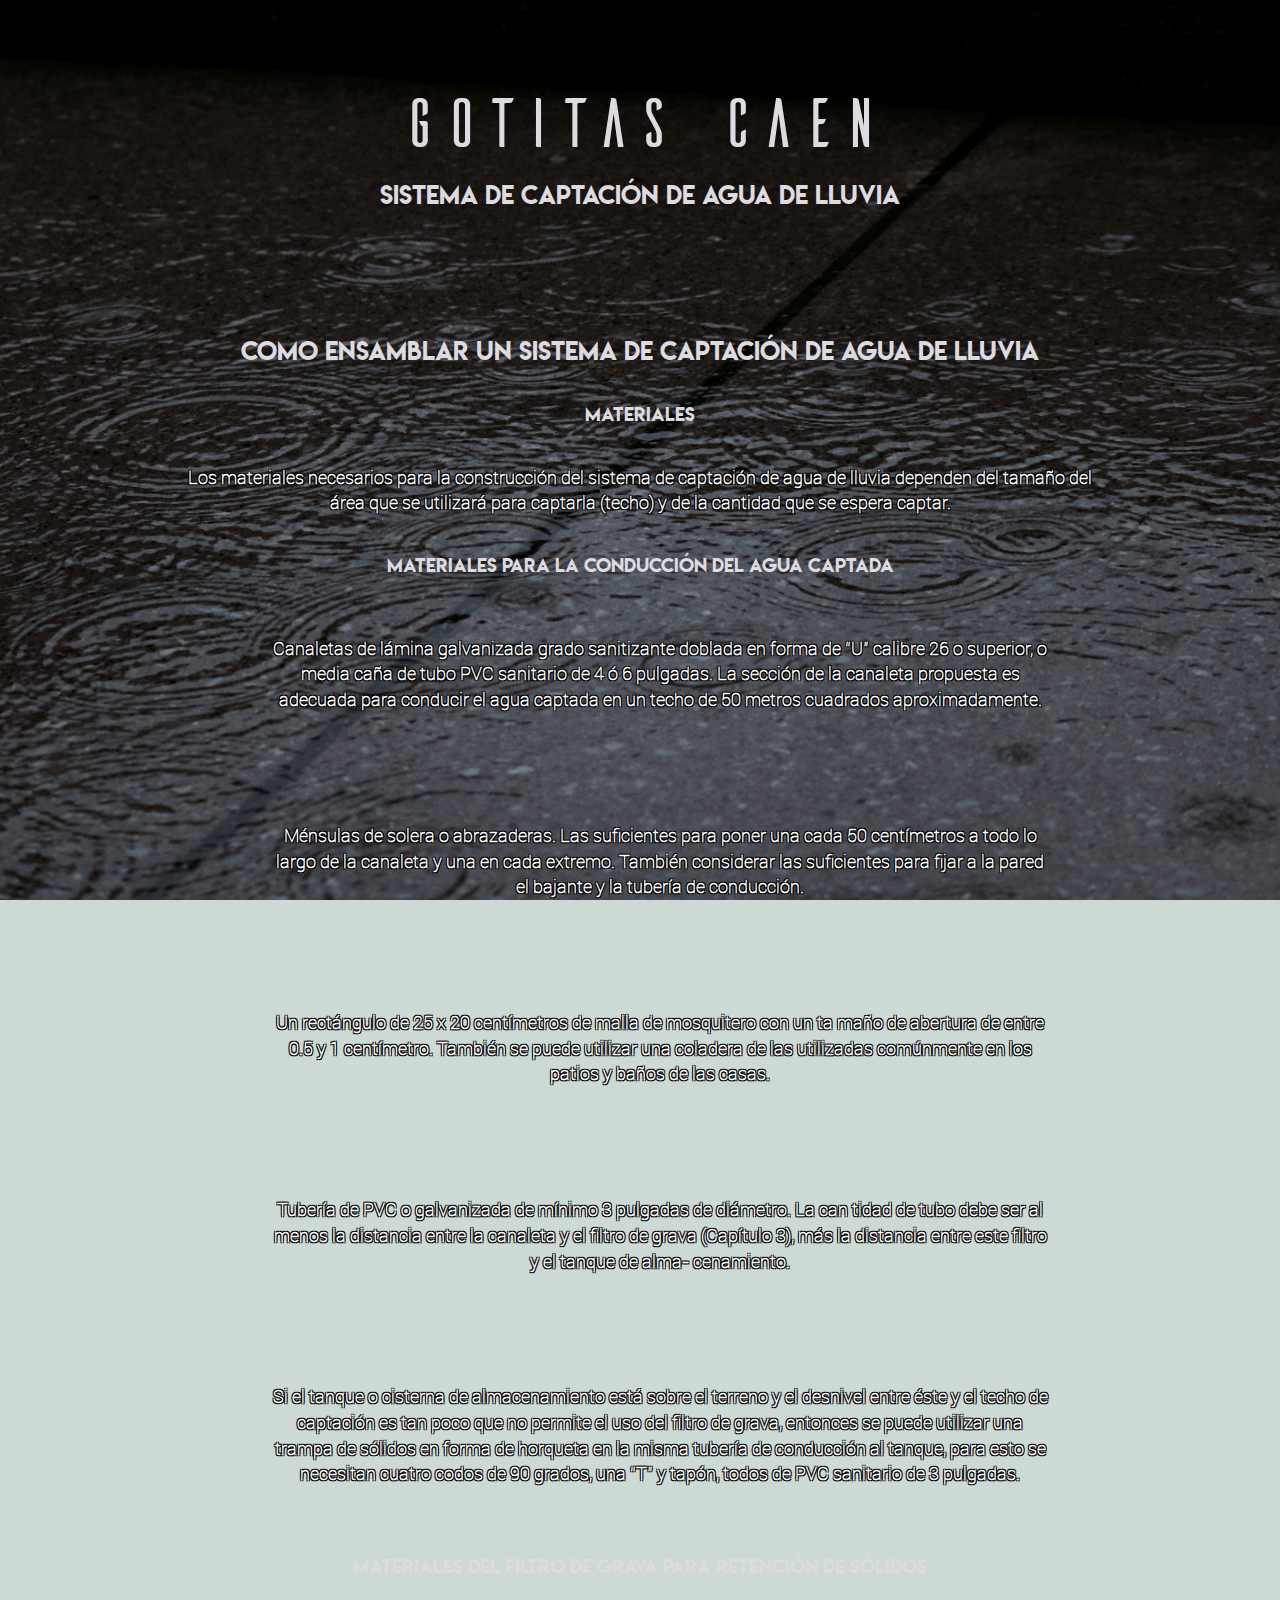
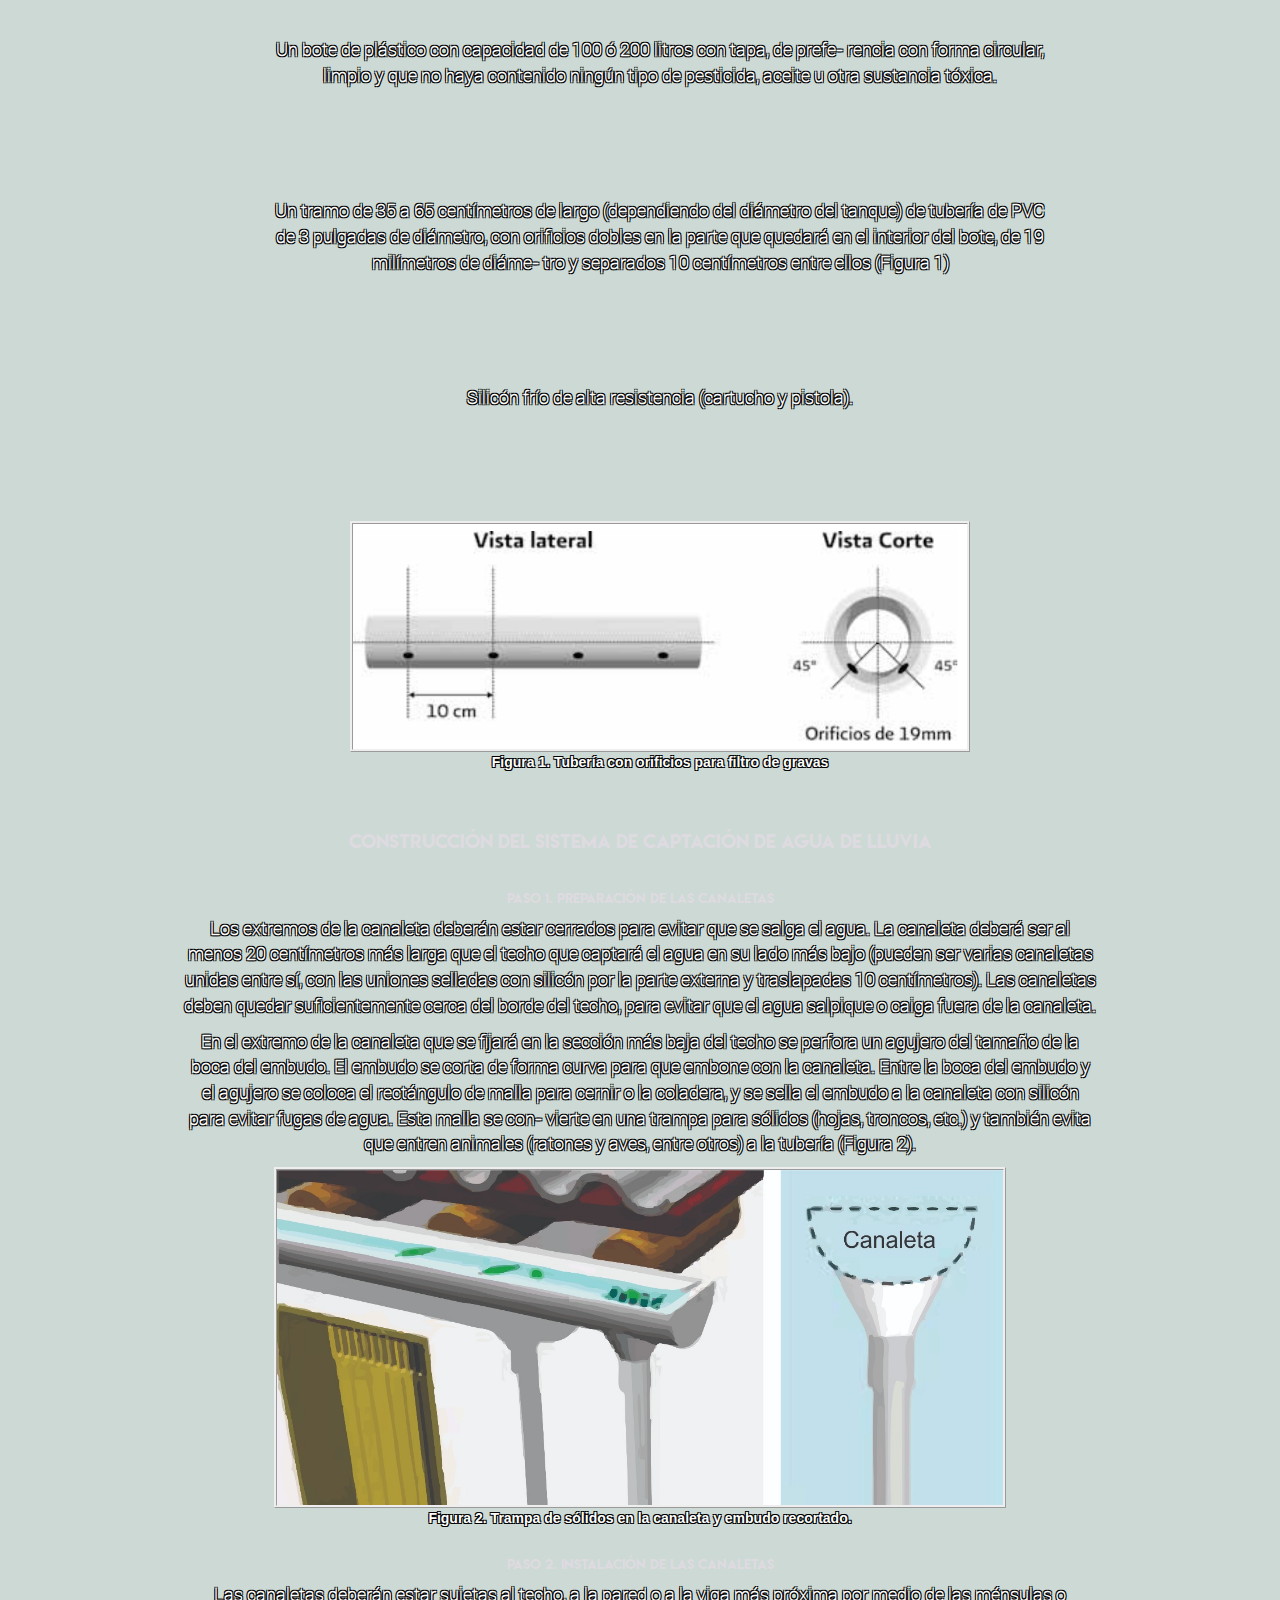
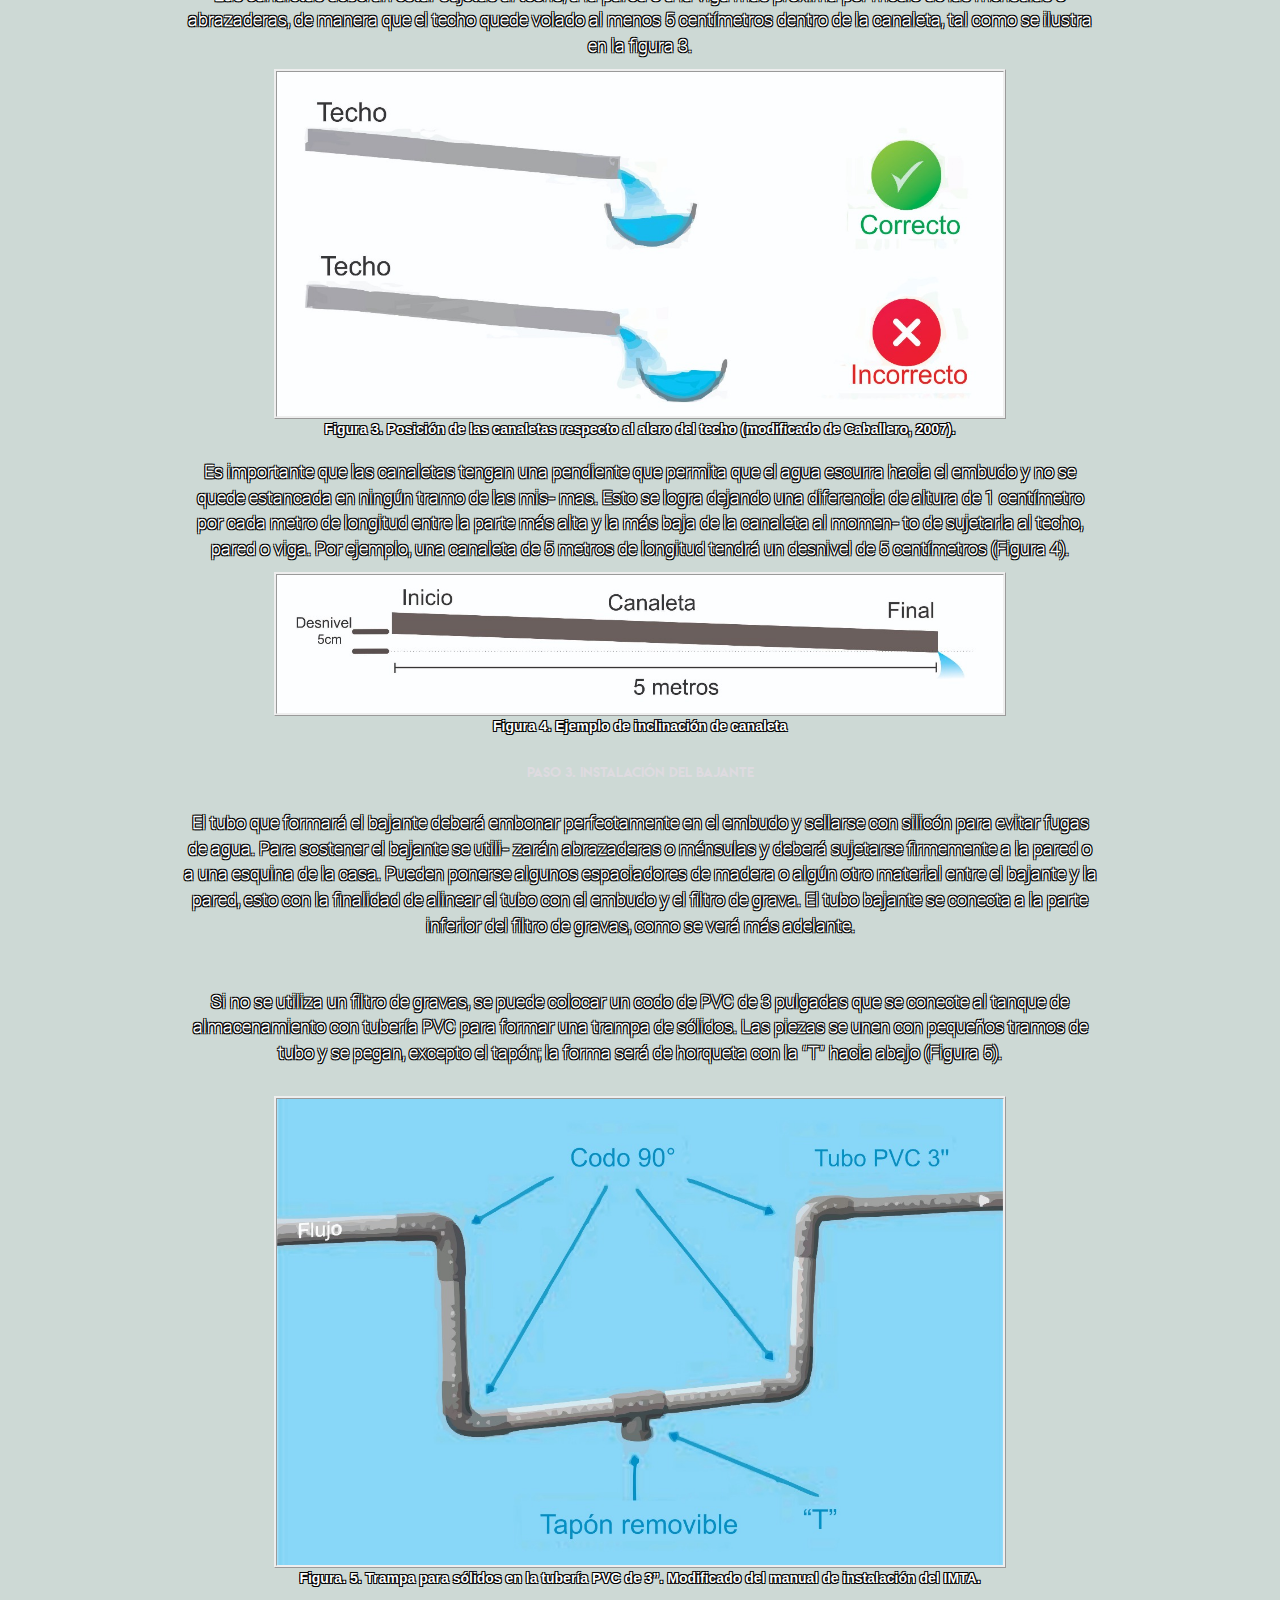
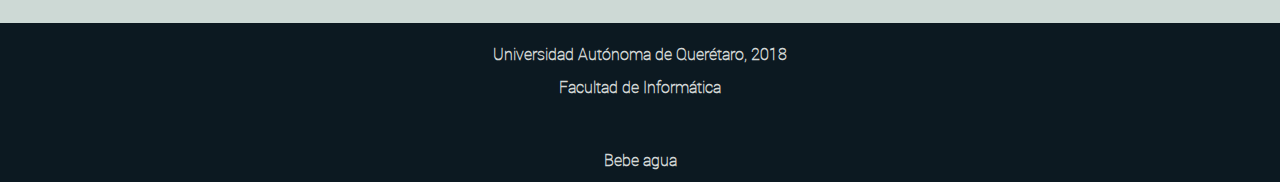
==== sistemaCaptacion.html @ fc19f200 "asd" ====
<!DOCTYPE html>
<html>
<!DOCTYPE html>
<html>

  <head>
    <title>Gotitas Caen</title>
    <meta charset="utf-8">

    <!--BOOTSTRAP-->
    <link rel="stylesheet" type="text/css" href="estilos3/bootstrap/css/bootstrap.css">
    <link href="estilos3/bootstrap/css/bootstrap.min.css" rel="stylesheet">

    <!--HOJAS DE ESTILOS-->
    <link href="estilos3/css/estilo_css.css" rel="stylesheet">
    <link href="estilos3/css/index_estilo_css.css" rel="stylesheet">

    <!--FUENTES-->
    <link rel="stylesheet" type="text/css" href="fuentes/ailerons/stylesheet.css">
    <link rel="stylesheet" type="text/css" href="fuentes/Roboto/stylesheet.css">
    <link rel="stylesheet" type="text/css" href="fuentes/LemonMilk/stylesheet.css">
    <style>
    .texto
    {
  color: white;
  text-shadow:
   -1px -1px 0 #000,  
    1px -1px 0 #000,
    -1px 1px 0 #000,
     1px 1px 0 #000;
     font-weight: bolder;
     
    }
    </style>
  </head>

  <body>
  	<body>

    <!--  -->
    

    <div class="container">
      <div class="row">


        <!-- Contenido Principal -->
        <div class="col-lg-1">
        </div>
        
        <div class="col-lg-10">
          <div class="panel-body" class="row">
            
            <h1 class="text-center">Gotitas Caen</h1>
			
            <h3 class="text-center">Sistema de Captación de agua de lluvia</h3><br>
            <br><br><br><br>
			
            <h3 class="text-center">Como ensamblar un sistema de captación de agua de lluvia</h3>
            <br>
            <h4 class="text-center" ">Materiales</h4>
            <br>
            <p>

           <!-- <p style="font-size: 20px" class="text-center">Quiero mi sistema de captación, YA!!</p> -->
            <p style="font-size: 18px" class="text-center texto" >Los materiales necesarios para la construcción 
              del sistema de captación de agua 
de lluvia dependen del tamaño del área que se utilizará para captarla (techo) y 
de la cantidad que se espera captar. </p>
              
<
      <!--Quiero mi sistema de captacion-->
      <h4 class="text-center">Materiales para la conducción del agua captada</h4>
      <p style="font-size: 18px" class="text-center texto"></p>
<ul>
    <li>
        <p style="font-size: 18px" class="text-center texto">
            Canaletas  de  lámina  galvanizada  grado  sanitizante  doblada  en  forma  de 
            “U”  calibre  26  o  superior,  o  media  caña  de  tubo  PVC  sanitario  de  4  ó  6 
            pulgadas.  La  sección  de  la  canaleta  propuesta  es  adecuada  para  conducir 
            el agua captada en un techo de 50 metros cuadrados aproximadamente. 
        </p>
        
      </p>
    </li>
    <li>
        <p style="font-size: 18px" class="text-center texto">
            Ménsulas de solera o abrazaderas. Las suficientes para poner una cada 50 
centímetros a todo lo largo de la canaleta y una en cada extremo. También 
considerar  las  suficientes  para  fijar  a  la  pared  el  bajante  y  la  tubería  de 
conducción.
        </p>
    </li>
    <li>
        <p style="font-size: 18px" class="text-center texto">
            Un rectángulo de 25 x 20 centímetros de malla de mosquitero con un ta
            maño de abertura de entre 0.5 y 1 centímetro. También se puede utilizar 
            una  coladera  de  las  utilizadas  comúnmente  en  los  patios  y  baños  de  las 
            casas.
        </p>
    </li>

    <li>
        <p style="font-size: 18px" class="text-center texto">
            Tubería de PVC o galvanizada de mínimo 3 pulgadas de diámetro. La can
            tidad de tubo debe ser al menos la distancia entre la canaleta y el filtro de 
            grava (Capítulo 3), más la distancia entre este filtro y el tanque de alma-
            cenamiento. 
        </p>
    </li>

    <li>
        <p style="font-size: 18px" class="text-center texto">
            Si el tanque o cisterna de almacenamiento está sobre el terreno y el desnivel entre éste y el techo de captación es tan poco que no permite el uso 
            del  filtro  de  grava,  entonces  se  puede  utilizar  una  trampa  de  sólidos  en 
            forma de horqueta en la misma tubería de conducción al tanque, para esto 
            se  necesitan  cuatro  codos  de  90  grados,  una  “T”  y  tapón,  todos  de  PVC 
            sanitario de 3 pulgadas.
        </p>
    </li>
  </ul>
    <h4 class="text-center">Materiales del filtro de grava para retención de sólidos</h4>
<ul>
    <li>
        <p style="font-size: 18px" class="text-center texto">
            Un bote de plástico con capacidad de 100 ó 200 litros con tapa, de prefe-
            rencia con forma circular, limpio y que no haya contenido ningún tipo de 
            pesticida, aceite u otra sustancia tóxica. 
        </p>
    </li>
    <li>
        <p style="font-size: 18px" class="text-center texto">
            Un tramo de 35 a 65 centímetros de largo (dependiendo del diámetro del 
            tanque) de tubería de PVC de 3 pulgadas de diámetro, con orificios dobles 
            en la parte que quedará en el interior del bote, de 19 milímetros de diáme-
            tro y separados 10 centímetros entre ellos (Figura 1)
        </p>
    </li>
    <li>
        <p style="font-size: 18px" class="text-center texto">
            Silicón frío de alta resistencia (cartucho y pistola).
        </p>
    </li>
    <li>
      <img src="imagenes/res0.PNG" width="80%" style="border: ridge" >
      <figcaption class="text-center texto" style="font-size: 14px">Figura 1. Tubería con orificios para filtro de gravas</figcaption>
    </li>
</ul>

<h4 class="text-center">Construcción del sistema de captación de agua de 
    lluvia</h4>
    <br>
    <h4 class="text-center" style="font-size: 90%">Paso 1. 
        Preparación de las canaletas</h4>
        <p style="font-size: 18px" class="text-center texto">
            Los extremos de la canaleta deberán estar cerrados para evitar que se salga el 
            agua. La canaleta deberá ser al menos 20 centímetros más larga que el techo 
            que  captará  el  agua  en  su  lado  más  bajo  (pueden  ser  varias  canaletas  unidas 
            entre sí, con las uniones selladas con silicón por la parte externa y traslapadas 
10 centímetros). Las canaletas deben quedar suficientemente cerca del borde 
del techo, para evitar que el agua salpique o caiga fuera de la canaleta.
        </p>
        <p style="font-size: 18px" class="text-center texto">
            En el extremo de la canaleta que se fijará en la sección más baja del techo se 
            perfora un  agujero del tamaño de la boca del embudo. El embudo se corta de 
            forma curva para que embone con la canaleta. Entre la boca del embudo y el 
            agujero se coloca el rectángulo de malla para cernir o la coladera, y se sella el 
            embudo a la canaleta con silicón para evitar fugas de agua. Esta malla se con-
            vierte  en  una  trampa  para  sólidos  (hojas,  troncos,  etc.)  y  también  evita  que 
            entren animales (ratones y aves, entre otros) a la tubería (Figura 2).
        </p>
        <img src="imagenes/res1.jpeg" width="80%" style="border: ridge" >
      <figcaption class="text-center texto" style="font-size: 14px">Figura 2. Trampa de sólidos en la canaleta y embudo recortado.</figcaption>
      <br>
      <h4 class="text-center" style="font-size: 90%">Paso 2.
          Instalación de las canaletas</h4>
          <p style="font-size: 18px" class="text-center texto">
              Las canaletas deberán estar sujetas al techo, a la pared o a la viga más próxima 
              por medio de las ménsulas o abrazaderas, de manera que el techo quede volado 
              al menos 5 centímetros dentro de la canaleta, tal como se ilustra en la figura 3.
          </p>
          <img src="imagenes/res2.jpeg" width="80%" style="border: ridge" >
      <figcaption class="text-center texto" style="font-size: 14px">Figura 3. Posición de las canaletas respecto al alero del techo (modificado de Caballero, 2007).</figcaption>
      <br><p style="font-size: 18px" class="text-center texto">
          Es importante que las canaletas tengan una pendiente que permita que el agua 
          escurra hacia el embudo y no se quede estancada en ningún tramo de las mis-
          mas. Esto se logra dejando una  diferencia de altura de 1 centímetro por cada 
          metro de longitud entre la parte más alta y la más baja de la canaleta al momen-
          to de sujetarla al techo, pared o viga. Por ejemplo, una canaleta de 5 metros de 
          longitud tendrá un desnivel de 5 centímetros (Figura 4).
      </p>

      <img src="imagenes/res3.jpeg" width="80%" style="border: ridge" >
      <figcaption class="text-center texto" style="font-size: 14px">Figura 4. Ejemplo de inclinación de canaleta</figcaption>
      <br>
      <h4 class="text-center" style="font-size: 90%">Paso 3. Instalación del bajante</h4>
      <br>
      <p style="font-size: 18px" class="text-center texto">
          El tubo que formará el bajante deberá embonar perfectamente en el embudo y 
          sellarse con silicón para evitar fugas de agua. Para sostener el bajante se utili-
          zarán abrazaderas o ménsulas y deberá sujetarse firmemente a la pared o a una 
          esquina  de  la  casa.  Pueden  ponerse  algunos  espaciadores  de  madera  o  algún 
          otro material entre el bajante y la pared, esto con la finalidad de alinear el tubo 
          con el embudo y el filtro de grava. El tubo bajante se conecta a la parte inferior 
          del filtro de gravas, como se verá más adelante.
      </p>
      <br><br>
      <p style="font-size: 18px" class="text-center texto">
          Si no se utiliza un filtro de gravas, se puede colocar un codo de PVC de 3
          pulgadas que se conecte al tanque de almacenamiento con tubería PVC para
          formar una trampa de sólidos. Las piezas se unen con pequeños tramos de
          tubo y se pegan, excepto el tapón; la forma será de horqueta con la “T” hacia
          abajo (Figura 5).
      </p>
      <br>
      <img src="imagenes/res4.jpeg" width="80%" style="border: ridge" >
      <figcaption class="text-center texto" style="font-size: 14px">Figura. 5. Trampa para sólidos en la tubería PVC de 3”. Modificado del manual de instalación del
IMTA.</figcaption>
      <br>
          </div>
        </div>
      </div>
    </div>


    <!-- Pie de página -->
    <footer style="background-color: #0C1921; border: 0px solid #0C1921">
      <div class="container">
        <br>
        <p class="text-center" style="color: #D3D7D6; font-size: 16px;">Universidad Autónoma de Querétaro, 2018</p>
        <p class="text-center" style="color: #D3D7D6; font-size: 16px;">Facultad de Informática</p>
        <br><br>
        <p class="text-center" style="color: #D3D7D6; font-size: 16px;">Bebe agua</p>

      </div>
    </footer>

    

  </body>
</html>
---- estilos3/css/estilo_css.css ----
/* Estilos aplicables a todos los elementos del proyecto */

body {
  padding-top: 0px;
}

@media (min-width: 992px) {
  body {
    padding-top: 0px;
  }
}

h1 {
	color: #dedbe0;
	font-family: 'aileronsregular';
	font-size: 70px;
}

h2, h3, h4 {
	font-family: 'lemonmilkregular';
	color: #dedbe0;
}

h2{
	font-size: 90px !important;
}

p, a{
	font-family: 'robotothin';
	color: white;
	font-weight: bold;
}

table {
	background-color: white;
}

li {
	list-style: none;
	font-size: 18px;
	padding: 50px;
}

img {
	display: block;
	margin-left: auto;
	margin-right: auto;
}

.btnCalc
{
	width: 100px !important;
	margin-left: calc(50% - 50px) !important;
}
---- estilos3/css/index_estilo_css.css ----
body {
	padding-top: 50px;
    background: url('../../imagenes/bg7.jpg') no-repeat center center fixed;
    -webkit-background-size: cover;
    -moz-background-size: cover;
    -o-background-size: cover;
    background-size: cover;
    background-color: #CDD9D5;
}

@media (min-width: 992px) {
  body {
  	padding-top: 50px;
    background: url('../../imagenes/bg7.jpg') no-repeat center center fixed;
    -webkit-background-size: cover;
    -moz-background-size: cover;
    -o-background-size: cover;
    background-size: cover;
    background-color: #CDD9D5;
  }
}

# barraNav {
	background-color: #3C633F; 
	border: 0px solid #3C633F;
}
---- fuentes/ailerons/stylesheet.css ----
/*! Generated by Font Squirrel (https://www.fontsquirrel.com) on December 10, 2017 */



@font-face {
    font-family: 'aileronsregular';
    src: url('ailerons-typeface-webfont.woff2') format('woff2'),
         url('ailerons-typeface-webfont.woff') format('woff');
    font-weight: normal;
    font-style: normal;

}
---- fuentes/Roboto/stylesheet.css ----
/*! Generated by Font Squirrel (https://www.fontsquirrel.com) on May 20, 2017 */



@font-face {
    font-family: 'robotothin';
    src: url('roboto-thin-webfont.woff2') format('woff2'),
         url('roboto-thin-webfont.woff') format('woff');
    font-weight: normal;
    font-style: normal;

}
---- fuentes/LemonMilk/stylesheet.css ----
/*! Generated by Font Squirrel (https://www.fontsquirrel.com) on December 10, 2017 */



@font-face {
    font-family: 'lemonmilkregular';
    src: url('lemonmilk-webfont.woff2') format('woff2'),
         url('lemonmilk-webfont.woff') format('woff');
    font-weight: normal;
    font-style: normal;

}
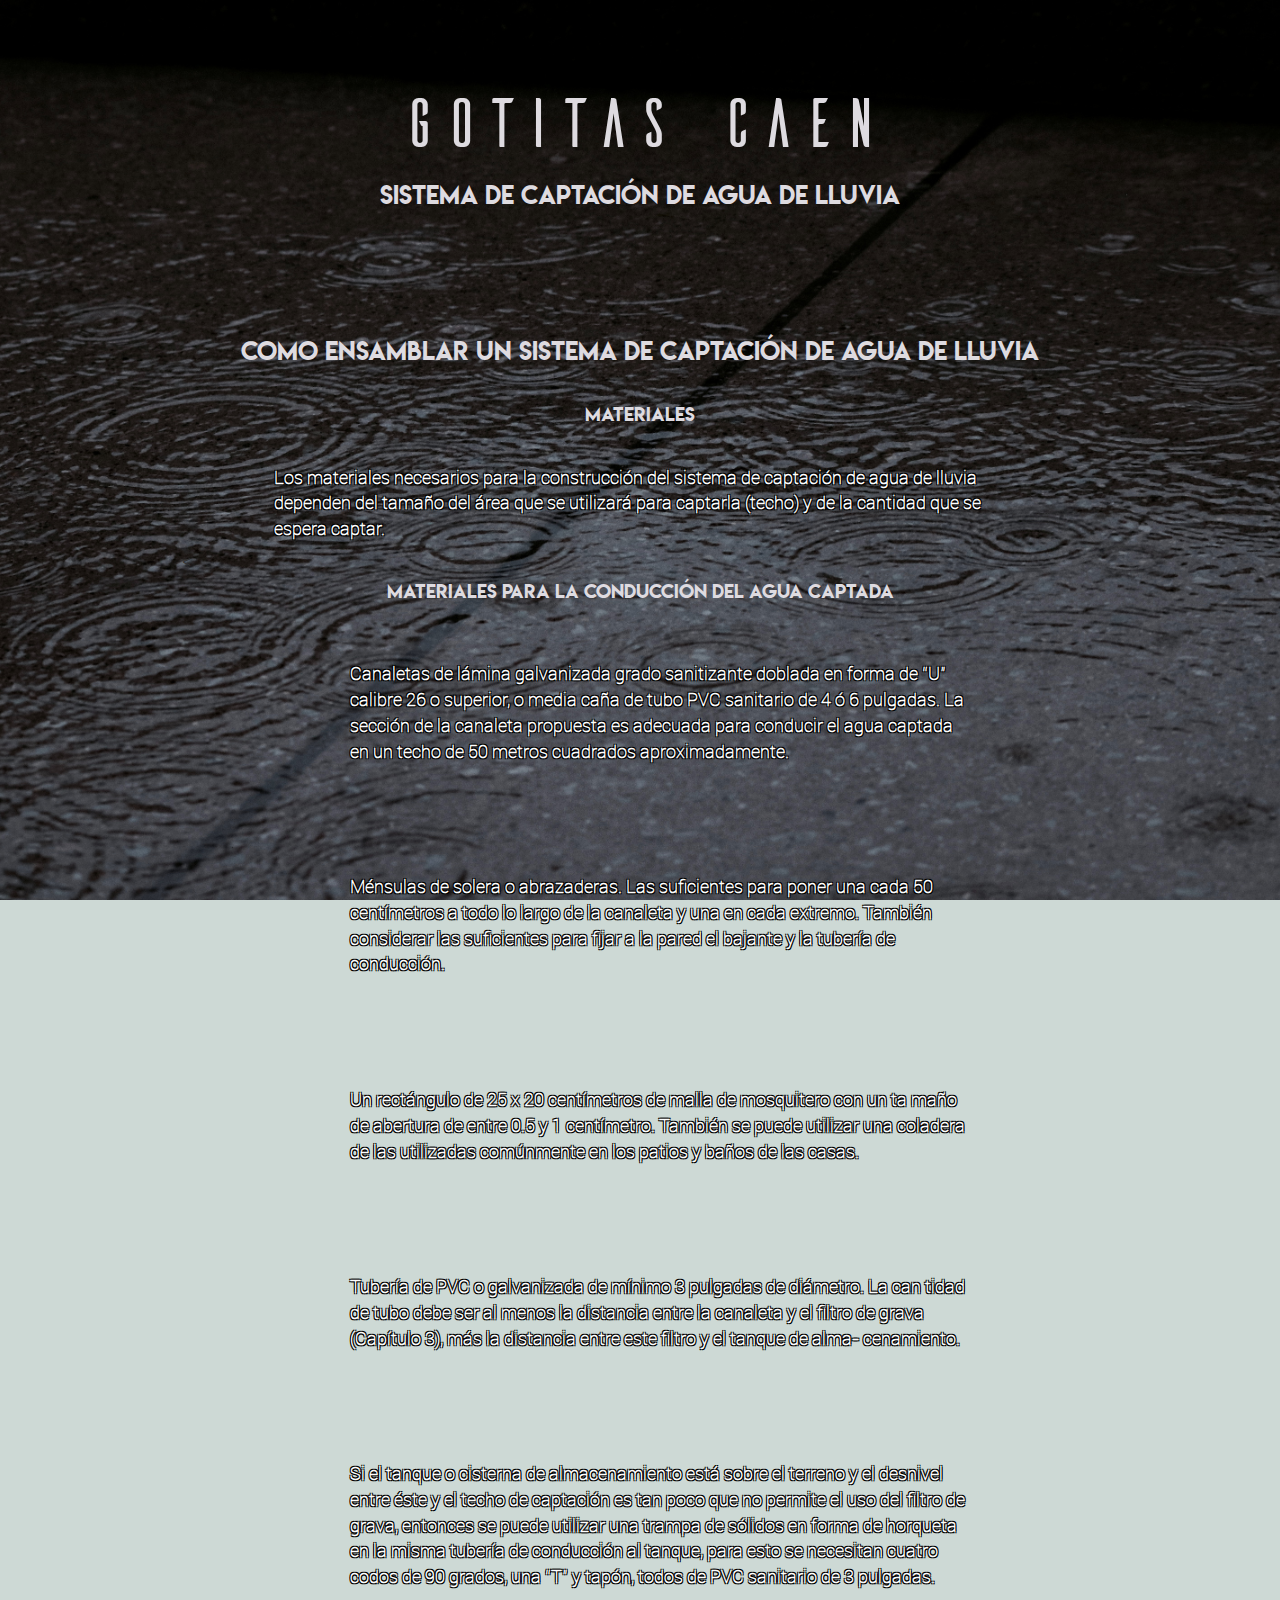
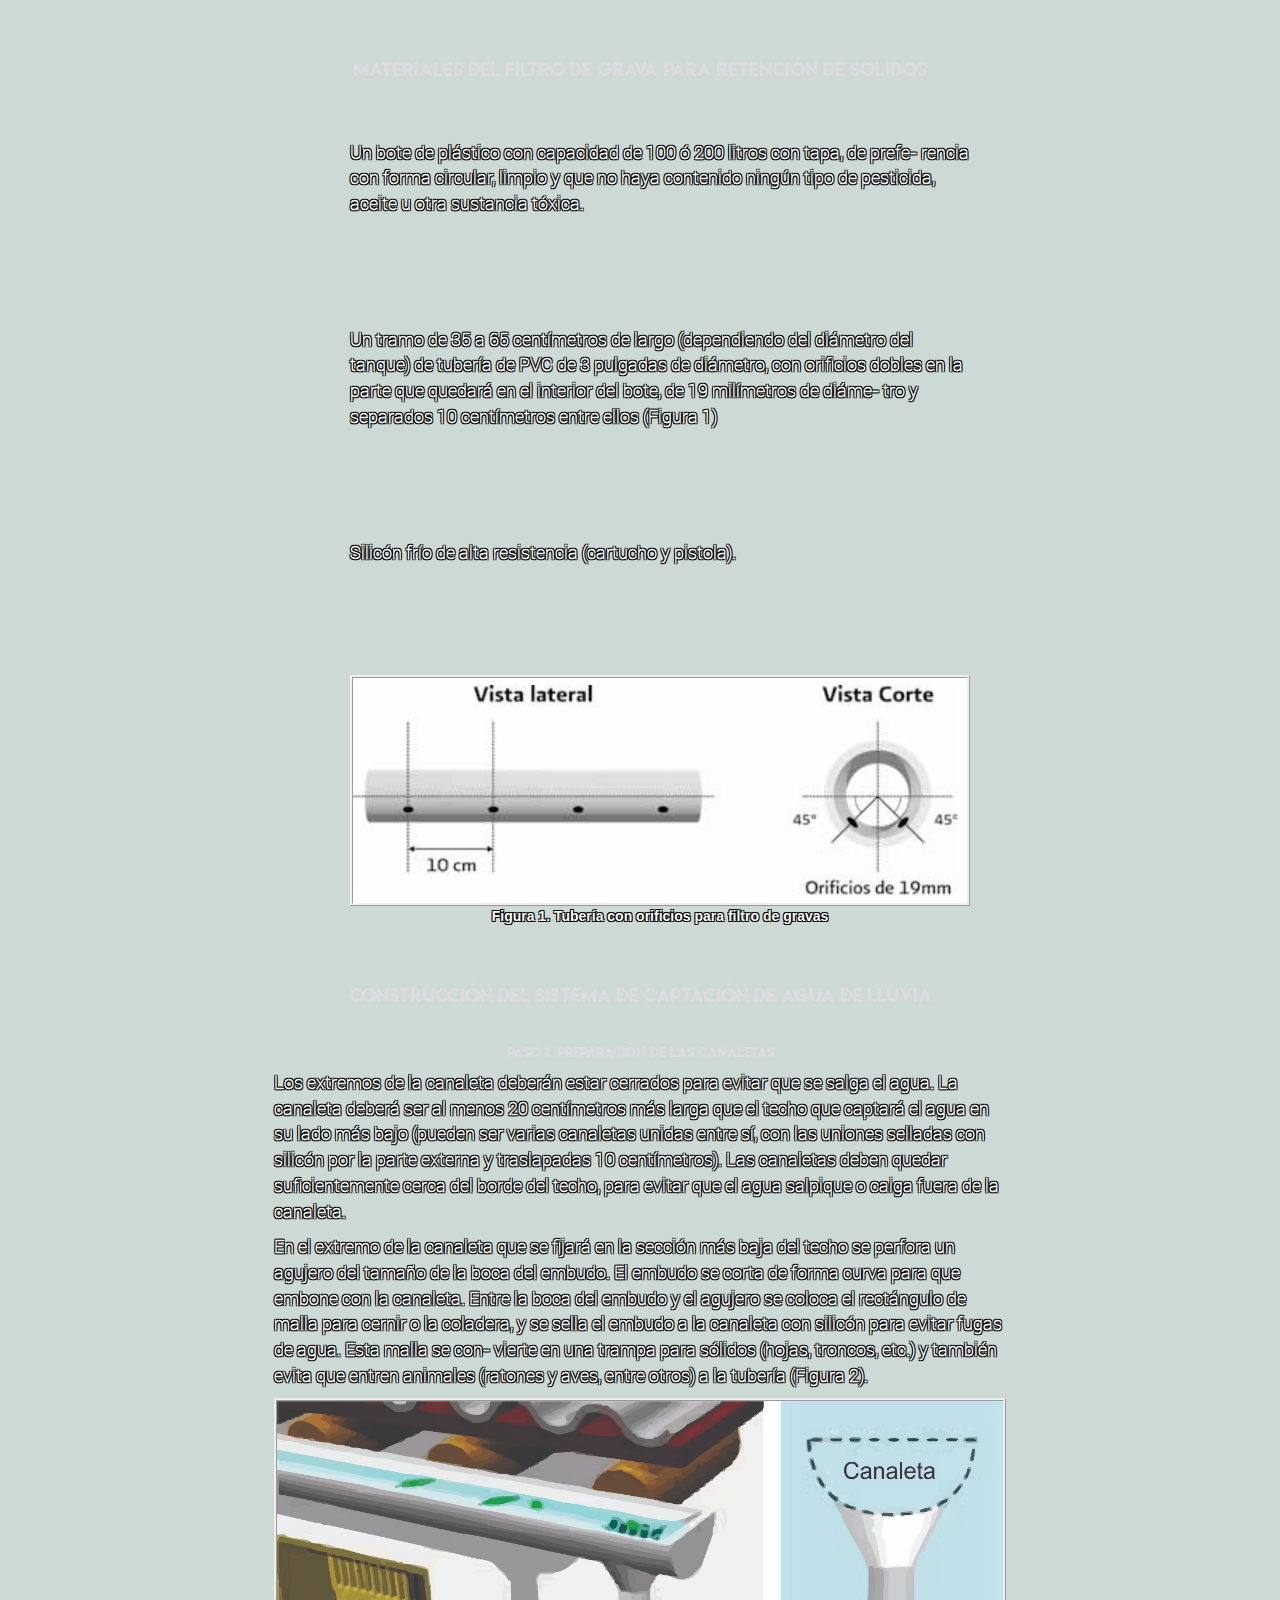
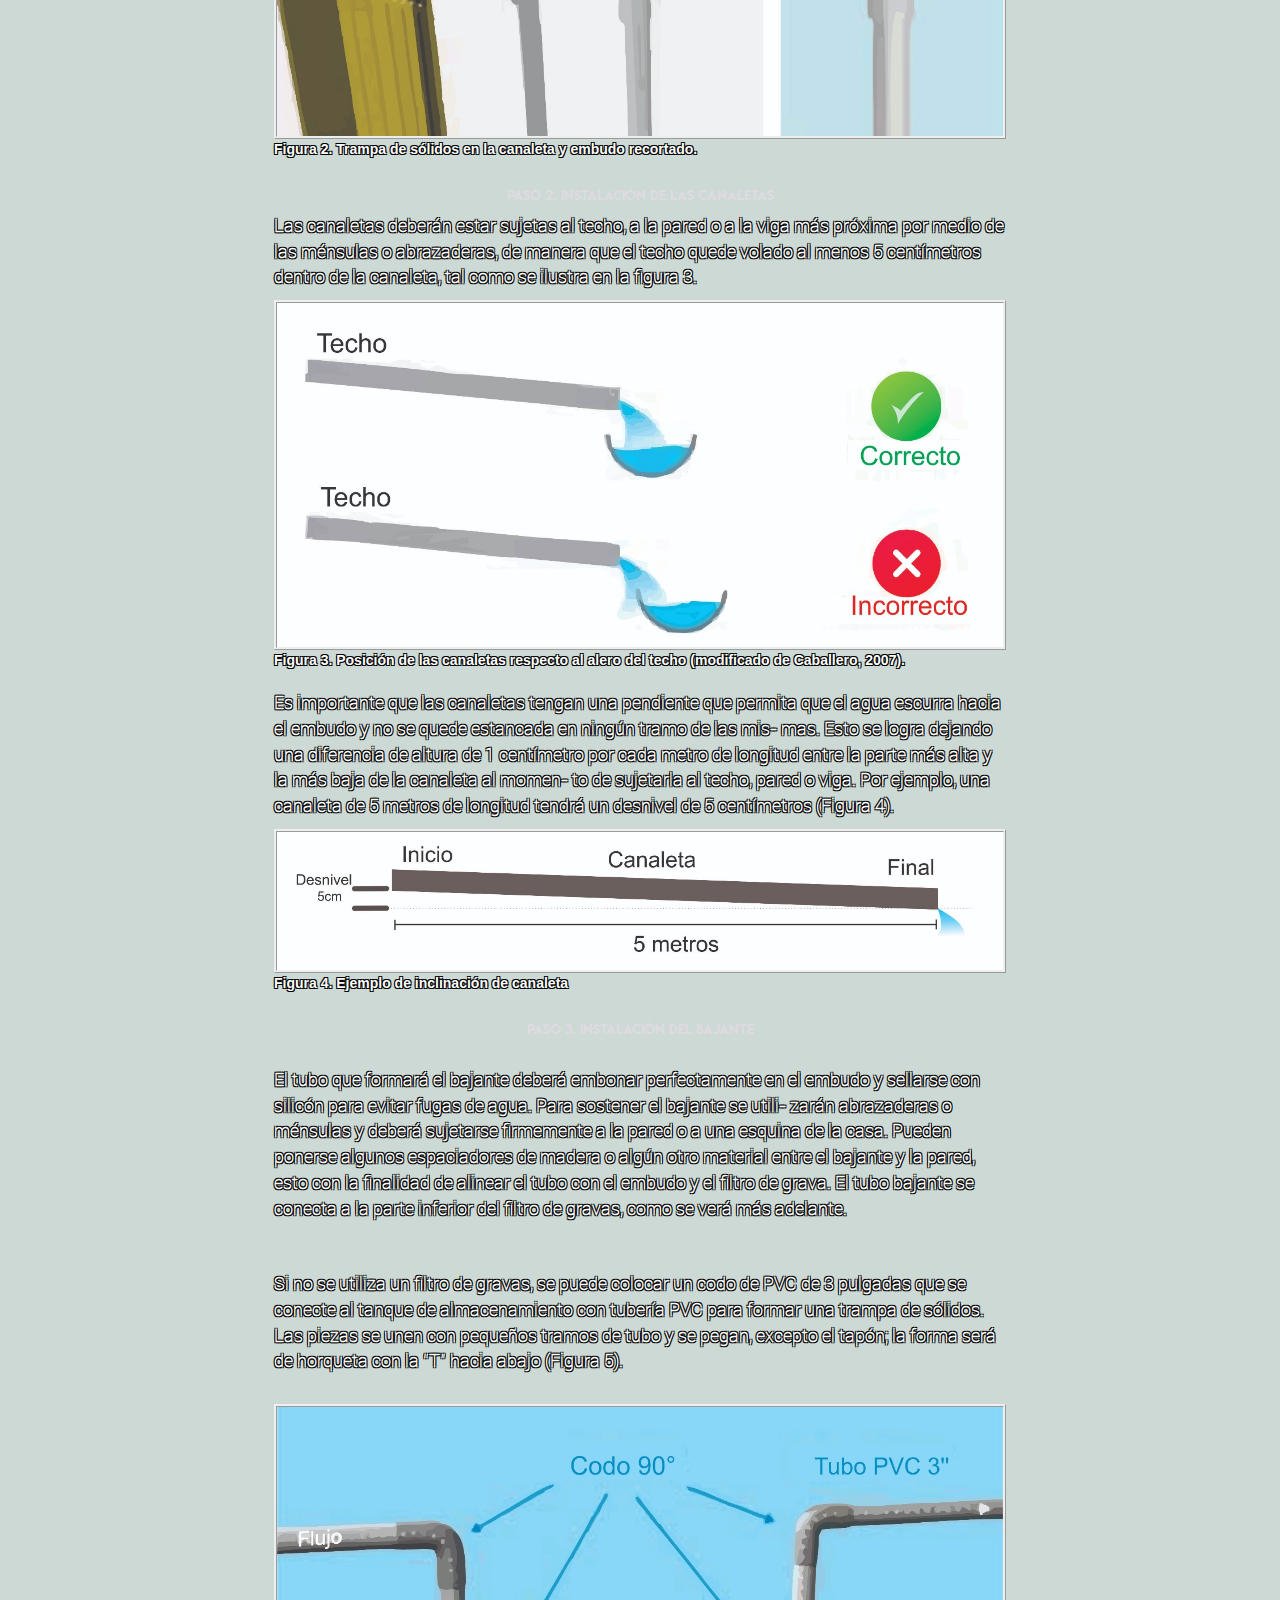
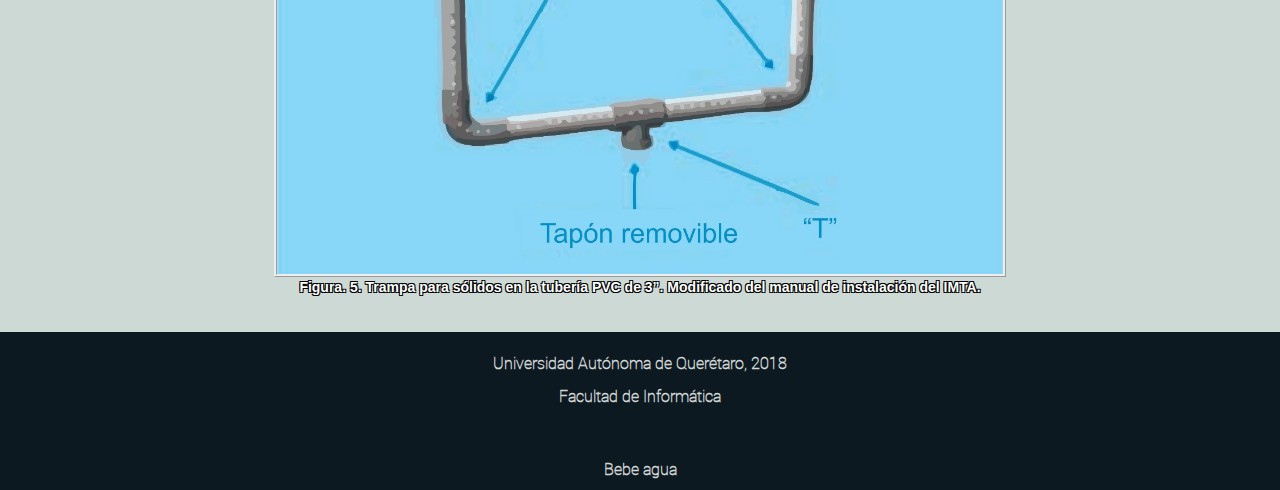
==== commit 62afefe9: "2" ====
--- a/sistemaCaptacion.html
+++ b/sistemaCaptacion.html
@@ -22,6 +22,8 @@
     <style>
     .texto
     {
+      width: 80%;
+      margin-left: 10%;
   color: white;
   text-shadow:
    -1px -1px 0 #000,  
@@ -63,18 +65,16 @@
             <p>
 
            <!-- <p style="font-size: 20px" class="text-center">Quiero mi sistema de captación, YA!!</p> -->
-            <p style="font-size: 18px" class="text-center texto" >Los materiales necesarios para la construcción 
-              del sistema de captación de agua 
-de lluvia dependen del tamaño del área que se utilizará para captarla (techo) y 
-de la cantidad que se espera captar. </p>
+            <p style="font-size: 18px" class=" texto" >Los materiales necesarios para la construcción 
+              del sistema de captación de agua de lluvia dependen del tamaño del área que se utilizará para captarla (techo) y de la cantidad que se espera captar. </p>
               
 <
       <!--Quiero mi sistema de captacion-->
       <h4 class="text-center">Materiales para la conducción del agua captada</h4>
-      <p style="font-size: 18px" class="text-center texto"></p>
+      <p style="font-size: 18px" class="texto"></p>
 <ul>
     <li>
-        <p style="font-size: 18px" class="text-center texto">
+        <p style="font-size: 18px" class="texto">
             Canaletas  de  lámina  galvanizada  grado  sanitizante  doblada  en  forma  de 
             “U”  calibre  26  o  superior,  o  media  caña  de  tubo  PVC  sanitario  de  4  ó  6 
             pulgadas.  La  sección  de  la  canaleta  propuesta  es  adecuada  para  conducir 
@@ -84,7 +84,7 @@
       </p>
     </li>
     <li>
-        <p style="font-size: 18px" class="text-center texto">
+        <p style="font-size: 18px" class="texto">
             Ménsulas de solera o abrazaderas. Las suficientes para poner una cada 50 
 centímetros a todo lo largo de la canaleta y una en cada extremo. También 
 considerar  las  suficientes  para  fijar  a  la  pared  el  bajante  y  la  tubería  de 
@@ -92,7 +92,7 @@
         </p>
     </li>
     <li>
-        <p style="font-size: 18px" class="text-center texto">
+        <p style="font-size: 18px" class="texto">
             Un rectángulo de 25 x 20 centímetros de malla de mosquitero con un ta
             maño de abertura de entre 0.5 y 1 centímetro. También se puede utilizar 
             una  coladera  de  las  utilizadas  comúnmente  en  los  patios  y  baños  de  las 
@@ -101,7 +101,7 @@
     </li>
 
     <li>
-        <p style="font-size: 18px" class="text-center texto">
+        <p style="font-size: 18px" class="texto">
             Tubería de PVC o galvanizada de mínimo 3 pulgadas de diámetro. La can
             tidad de tubo debe ser al menos la distancia entre la canaleta y el filtro de 
             grava (Capítulo 3), más la distancia entre este filtro y el tanque de alma-
@@ -110,7 +110,7 @@
     </li>
 
     <li>
-        <p style="font-size: 18px" class="text-center texto">
+        <p style="font-size: 18px" class="texto">
             Si el tanque o cisterna de almacenamiento está sobre el terreno y el desnivel entre éste y el techo de captación es tan poco que no permite el uso 
             del  filtro  de  grava,  entonces  se  puede  utilizar  una  trampa  de  sólidos  en 
             forma de horqueta en la misma tubería de conducción al tanque, para esto 
@@ -122,14 +122,14 @@
     <h4 class="text-center">Materiales del filtro de grava para retención de sólidos</h4>
 <ul>
     <li>
-        <p style="font-size: 18px" class="text-center texto">
+        <p style="font-size: 18px" class="texto">
             Un bote de plástico con capacidad de 100 ó 200 litros con tapa, de prefe-
             rencia con forma circular, limpio y que no haya contenido ningún tipo de 
             pesticida, aceite u otra sustancia tóxica. 
         </p>
     </li>
     <li>
-        <p style="font-size: 18px" class="text-center texto">
+        <p style="font-size: 18px" class="texto">
             Un tramo de 35 a 65 centímetros de largo (dependiendo del diámetro del 
             tanque) de tubería de PVC de 3 pulgadas de diámetro, con orificios dobles 
             en la parte que quedará en el interior del bote, de 19 milímetros de diáme-
@@ -137,7 +137,7 @@
         </p>
     </li>
     <li>
-        <p style="font-size: 18px" class="text-center texto">
+        <p style="font-size: 18px" class="texto">
             Silicón frío de alta resistencia (cartucho y pistola).
         </p>
     </li>
@@ -152,7 +152,7 @@
     <br>
     <h4 class="text-center" style="font-size: 90%">Paso 1. 
         Preparación de las canaletas</h4>
-        <p style="font-size: 18px" class="text-center texto">
+        <p style="font-size: 18px" class="texto">
             Los extremos de la canaleta deberán estar cerrados para evitar que se salga el 
             agua. La canaleta deberá ser al menos 20 centímetros más larga que el techo 
             que  captará  el  agua  en  su  lado  más  bajo  (pueden  ser  varias  canaletas  unidas 
@@ -160,7 +160,7 @@
 10 centímetros). Las canaletas deben quedar suficientemente cerca del borde 
 del techo, para evitar que el agua salpique o caiga fuera de la canaleta.
         </p>
-        <p style="font-size: 18px" class="text-center texto">
+        <p style="font-size: 18px" class="texto">
             En el extremo de la canaleta que se fijará en la sección más baja del techo se 
             perfora un  agujero del tamaño de la boca del embudo. El embudo se corta de 
             forma curva para que embone con la canaleta. Entre la boca del embudo y el 
@@ -170,18 +170,18 @@
             entren animales (ratones y aves, entre otros) a la tubería (Figura 2).
         </p>
         <img src="imagenes/res1.jpeg" width="80%" style="border: ridge" >
-      <figcaption class="text-center texto" style="font-size: 14px">Figura 2. Trampa de sólidos en la canaleta y embudo recortado.</figcaption>
+      <figcaption class="texto" style="font-size: 14px">Figura 2. Trampa de sólidos en la canaleta y embudo recortado.</figcaption>
       <br>
       <h4 class="text-center" style="font-size: 90%">Paso 2.
           Instalación de las canaletas</h4>
-          <p style="font-size: 18px" class="text-center texto">
+          <p style="font-size: 18px" class="texto">
               Las canaletas deberán estar sujetas al techo, a la pared o a la viga más próxima 
               por medio de las ménsulas o abrazaderas, de manera que el techo quede volado 
               al menos 5 centímetros dentro de la canaleta, tal como se ilustra en la figura 3.
           </p>
           <img src="imagenes/res2.jpeg" width="80%" style="border: ridge" >
-      <figcaption class="text-center texto" style="font-size: 14px">Figura 3. Posición de las canaletas respecto al alero del techo (modificado de Caballero, 2007).</figcaption>
-      <br><p style="font-size: 18px" class="text-center texto">
+      <figcaption class="texto" style="font-size: 14px">Figura 3. Posición de las canaletas respecto al alero del techo (modificado de Caballero, 2007).</figcaption>
+      <br><p style="font-size: 18px" class="texto">
           Es importante que las canaletas tengan una pendiente que permita que el agua 
           escurra hacia el embudo y no se quede estancada en ningún tramo de las mis-
           mas. Esto se logra dejando una  diferencia de altura de 1 centímetro por cada 
@@ -191,11 +191,11 @@
       </p>
 
       <img src="imagenes/res3.jpeg" width="80%" style="border: ridge" >
-      <figcaption class="text-center texto" style="font-size: 14px">Figura 4. Ejemplo de inclinación de canaleta</figcaption>
+      <figcaption class="texto" style="font-size: 14px">Figura 4. Ejemplo de inclinación de canaleta</figcaption>
       <br>
       <h4 class="text-center" style="font-size: 90%">Paso 3. Instalación del bajante</h4>
       <br>
-      <p style="font-size: 18px" class="text-center texto">
+      <p style="font-size: 18px" class="texto">
           El tubo que formará el bajante deberá embonar perfectamente en el embudo y 
           sellarse con silicón para evitar fugas de agua. Para sostener el bajante se utili-
           zarán abrazaderas o ménsulas y deberá sujetarse firmemente a la pared o a una 
@@ -205,7 +205,7 @@
           del filtro de gravas, como se verá más adelante.
       </p>
       <br><br>
-      <p style="font-size: 18px" class="text-center texto">
+      <p style="font-size: 18px" class="texto">
           Si no se utiliza un filtro de gravas, se puede colocar un codo de PVC de 3
           pulgadas que se conecte al tanque de almacenamiento con tubería PVC para
           formar una trampa de sólidos. Las piezas se unen con pequeños tramos de
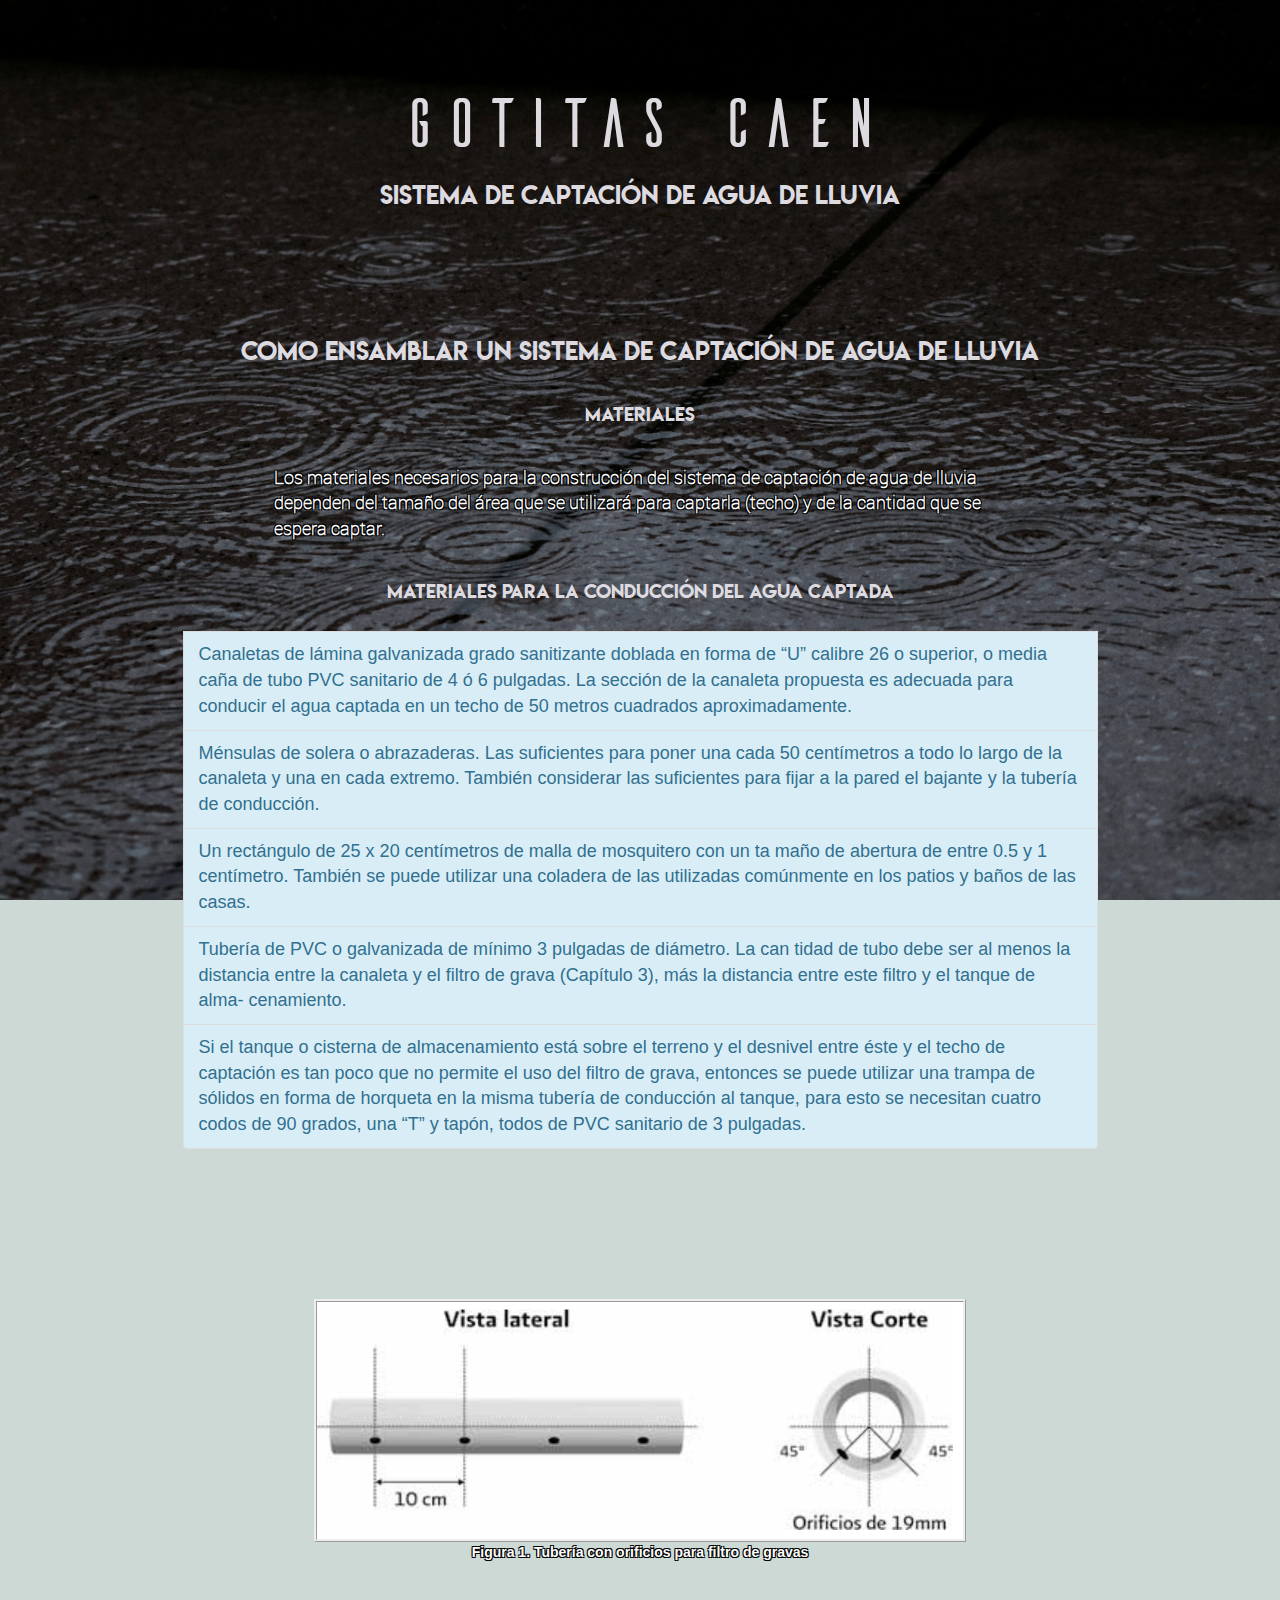
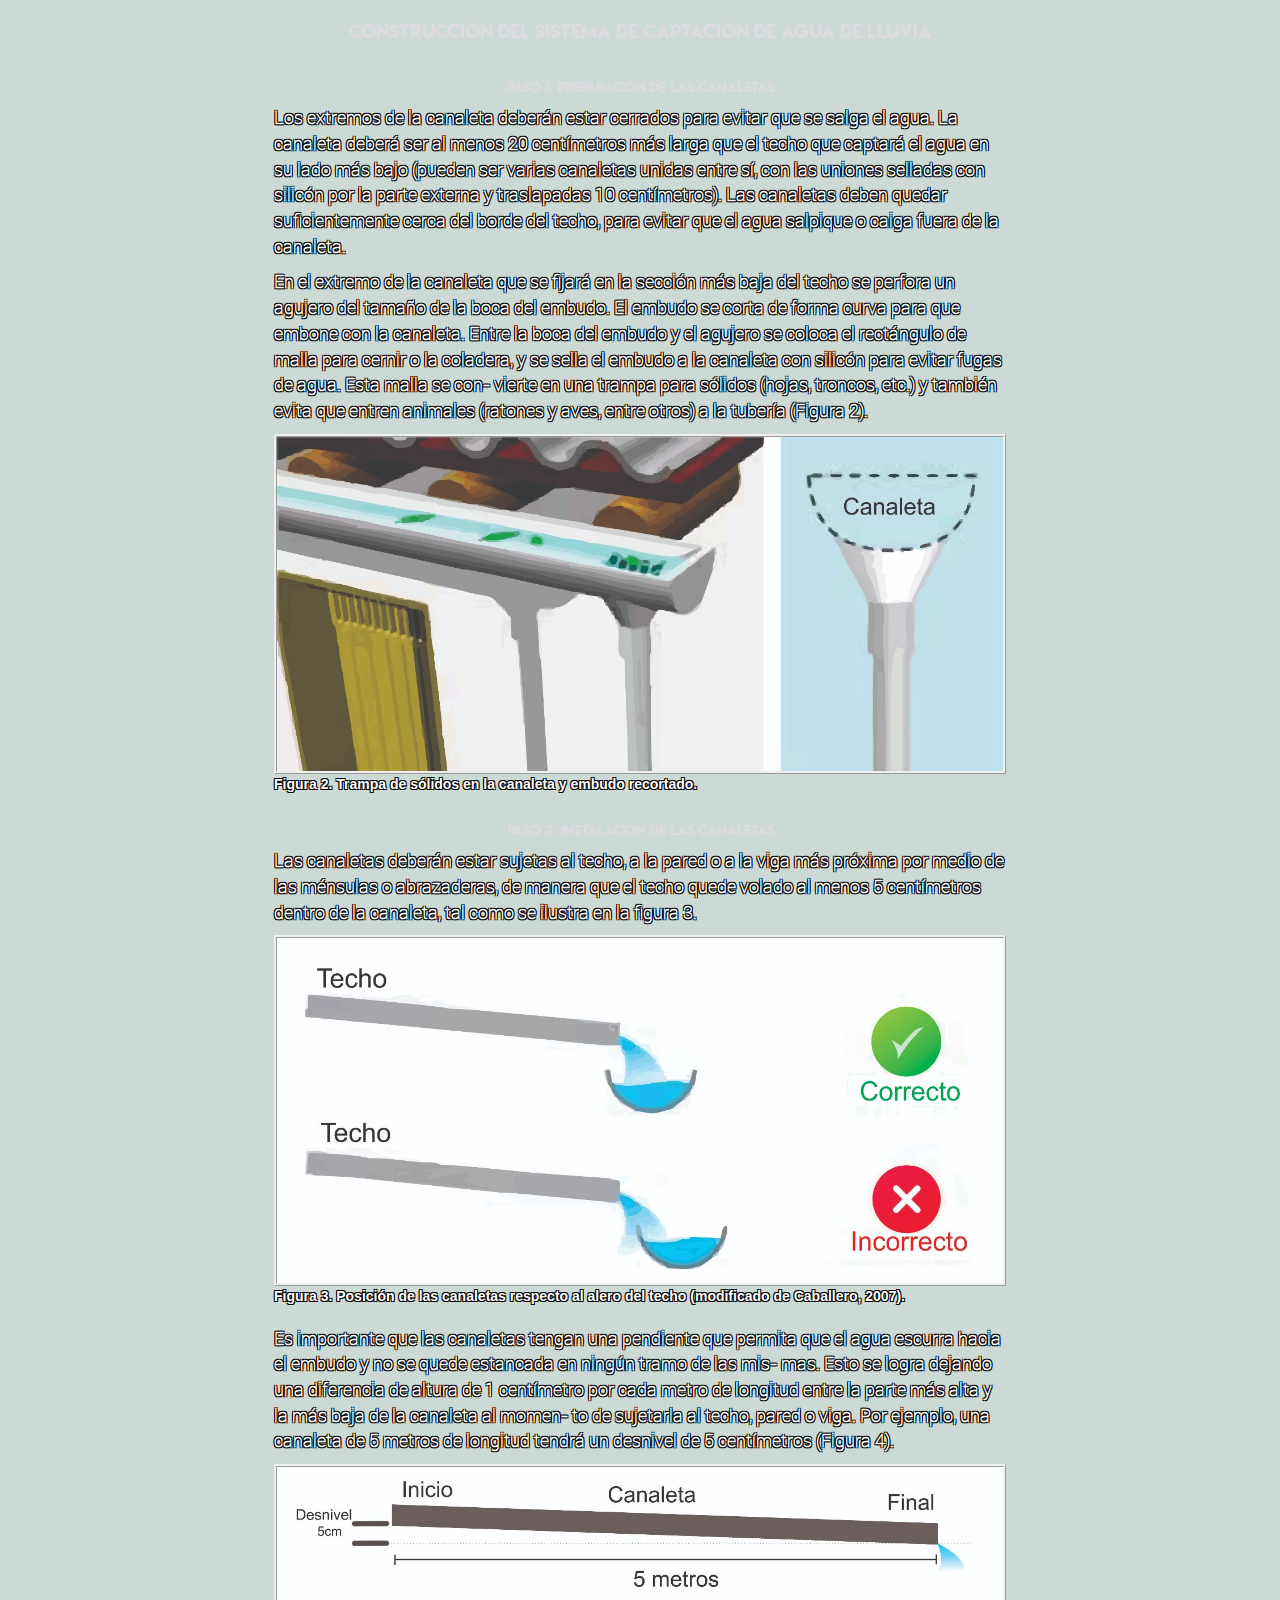
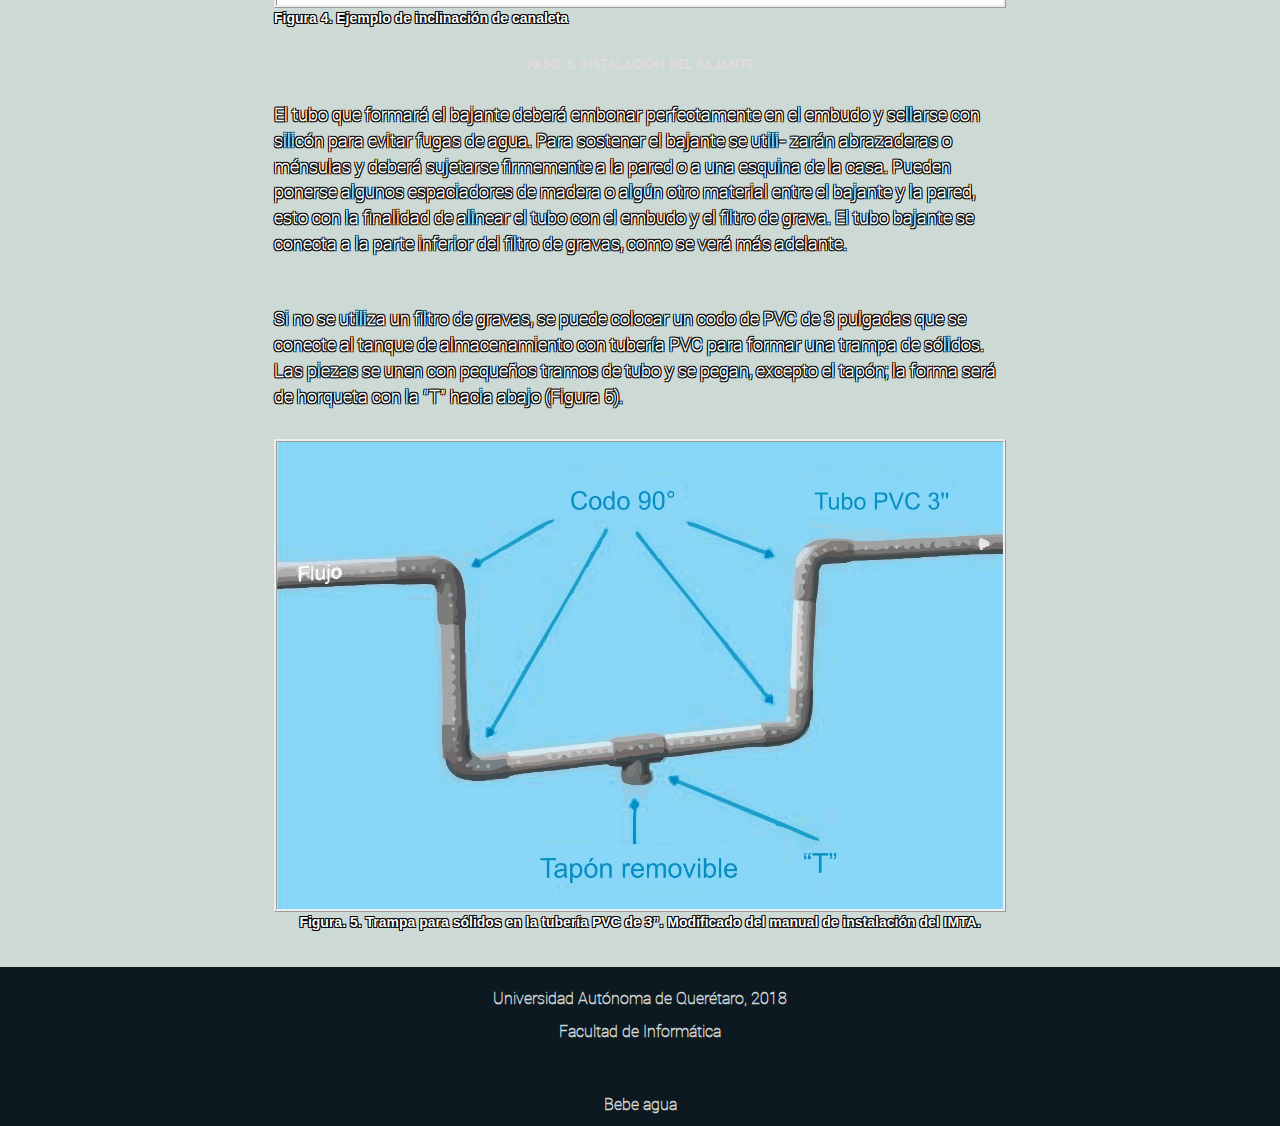
==== commit 9d9e4287: "5" ====
--- a/sistemaCaptacion.html
+++ b/sistemaCaptacion.html
@@ -71,76 +71,43 @@
 <
       <!--Quiero mi sistema de captacion-->
       <h4 class="text-center">Materiales para la conducción del agua captada</h4>
-      <p style="font-size: 18px" class="texto"></p>
-<ul>
-    <li>
-        <p style="font-size: 18px" class="texto">
-            Canaletas  de  lámina  galvanizada  grado  sanitizante  doblada  en  forma  de 
+      
+    
+    <div class="list-group"><br>
+        <li class="list-group-item list-group-item-info d-flex justify-content-between align-items-center">
+          Canaletas  de  lámina  galvanizada  grado  sanitizante  doblada  en  forma  de 
             “U”  calibre  26  o  superior,  o  media  caña  de  tubo  PVC  sanitario  de  4  ó  6 
             pulgadas.  La  sección  de  la  canaleta  propuesta  es  adecuada  para  conducir 
             el agua captada en un techo de 50 metros cuadrados aproximadamente. 
-        </p>
-        
-      </p>
-    </li>
-    <li>
-        <p style="font-size: 18px" class="texto">
-            Ménsulas de solera o abrazaderas. Las suficientes para poner una cada 50 
-centímetros a todo lo largo de la canaleta y una en cada extremo. También 
-considerar  las  suficientes  para  fijar  a  la  pared  el  bajante  y  la  tubería  de 
-conducción.
-        </p>
-    </li>
-    <li>
-        <p style="font-size: 18px" class="texto">
-            Un rectángulo de 25 x 20 centímetros de malla de mosquitero con un ta
+        </li>
+        <li class="list-group-item list-group-item-info d-flex justify-content-between align-items-center">
+          Ménsulas de solera o abrazaderas. Las suficientes para poner una cada 50 
+          centímetros a todo lo largo de la canaleta y una en cada extremo. También 
+          considerar  las  suficientes  para  fijar  a  la  pared  el  bajante  y  la  tubería  de 
+          conducción.
+        </li>
+        <li class="list-group-item list-group-item-info d-flex justify-content-between align-items-center">
+           Un rectángulo de 25 x 20 centímetros de malla de mosquitero con un ta
             maño de abertura de entre 0.5 y 1 centímetro. También se puede utilizar 
             una  coladera  de  las  utilizadas  comúnmente  en  los  patios  y  baños  de  las 
             casas.
-        </p>
-    </li>
-
-    <li>
-        <p style="font-size: 18px" class="texto">
-            Tubería de PVC o galvanizada de mínimo 3 pulgadas de diámetro. La can
+        </li>
+        <li class="list-group-item list-group-item-info d-flex justify-content-between align-items-center">
+          Tubería de PVC o galvanizada de mínimo 3 pulgadas de diámetro. La can
             tidad de tubo debe ser al menos la distancia entre la canaleta y el filtro de 
             grava (Capítulo 3), más la distancia entre este filtro y el tanque de alma-
             cenamiento. 
-        </p>
-    </li>
-
-    <li>
-        <p style="font-size: 18px" class="texto">
-            Si el tanque o cisterna de almacenamiento está sobre el terreno y el desnivel entre éste y el techo de captación es tan poco que no permite el uso 
+        </li>
+        <li class="list-group-item list-group-item-info d-flex justify-content-between align-items-center">
+          Si el tanque o cisterna de almacenamiento está sobre el terreno y el desnivel entre éste y el techo de captación es tan poco que no permite el uso 
             del  filtro  de  grava,  entonces  se  puede  utilizar  una  trampa  de  sólidos  en 
             forma de horqueta en la misma tubería de conducción al tanque, para esto 
             se  necesitan  cuatro  codos  de  90  grados,  una  “T”  y  tapón,  todos  de  PVC 
             sanitario de 3 pulgadas.
-        </p>
-    </li>
-  </ul>
-    <h4 class="text-center">Materiales del filtro de grava para retención de sólidos</h4>
-<ul>
-    <li>
-        <p style="font-size: 18px" class="texto">
-            Un bote de plástico con capacidad de 100 ó 200 litros con tapa, de prefe-
-            rencia con forma circular, limpio y que no haya contenido ningún tipo de 
-            pesticida, aceite u otra sustancia tóxica. 
-        </p>
-    </li>
-    <li>
-        <p style="font-size: 18px" class="texto">
-            Un tramo de 35 a 65 centímetros de largo (dependiendo del diámetro del 
-            tanque) de tubería de PVC de 3 pulgadas de diámetro, con orificios dobles 
-            en la parte que quedará en el interior del bote, de 19 milímetros de diáme-
-            tro y separados 10 centímetros entre ellos (Figura 1)
-        </p>
-    </li>
-    <li>
-        <p style="font-size: 18px" class="texto">
-            Silicón frío de alta resistencia (cartucho y pistola).
-        </p>
-    </li>
+        </li>
+      </div>
+      <br><br><br><br>
+
     <li>
       <img src="imagenes/res0.PNG" width="80%" style="border: ridge" >
       <figcaption class="text-center texto" style="font-size: 14px">Figura 1. Tubería con orificios para filtro de gravas</figcaption>
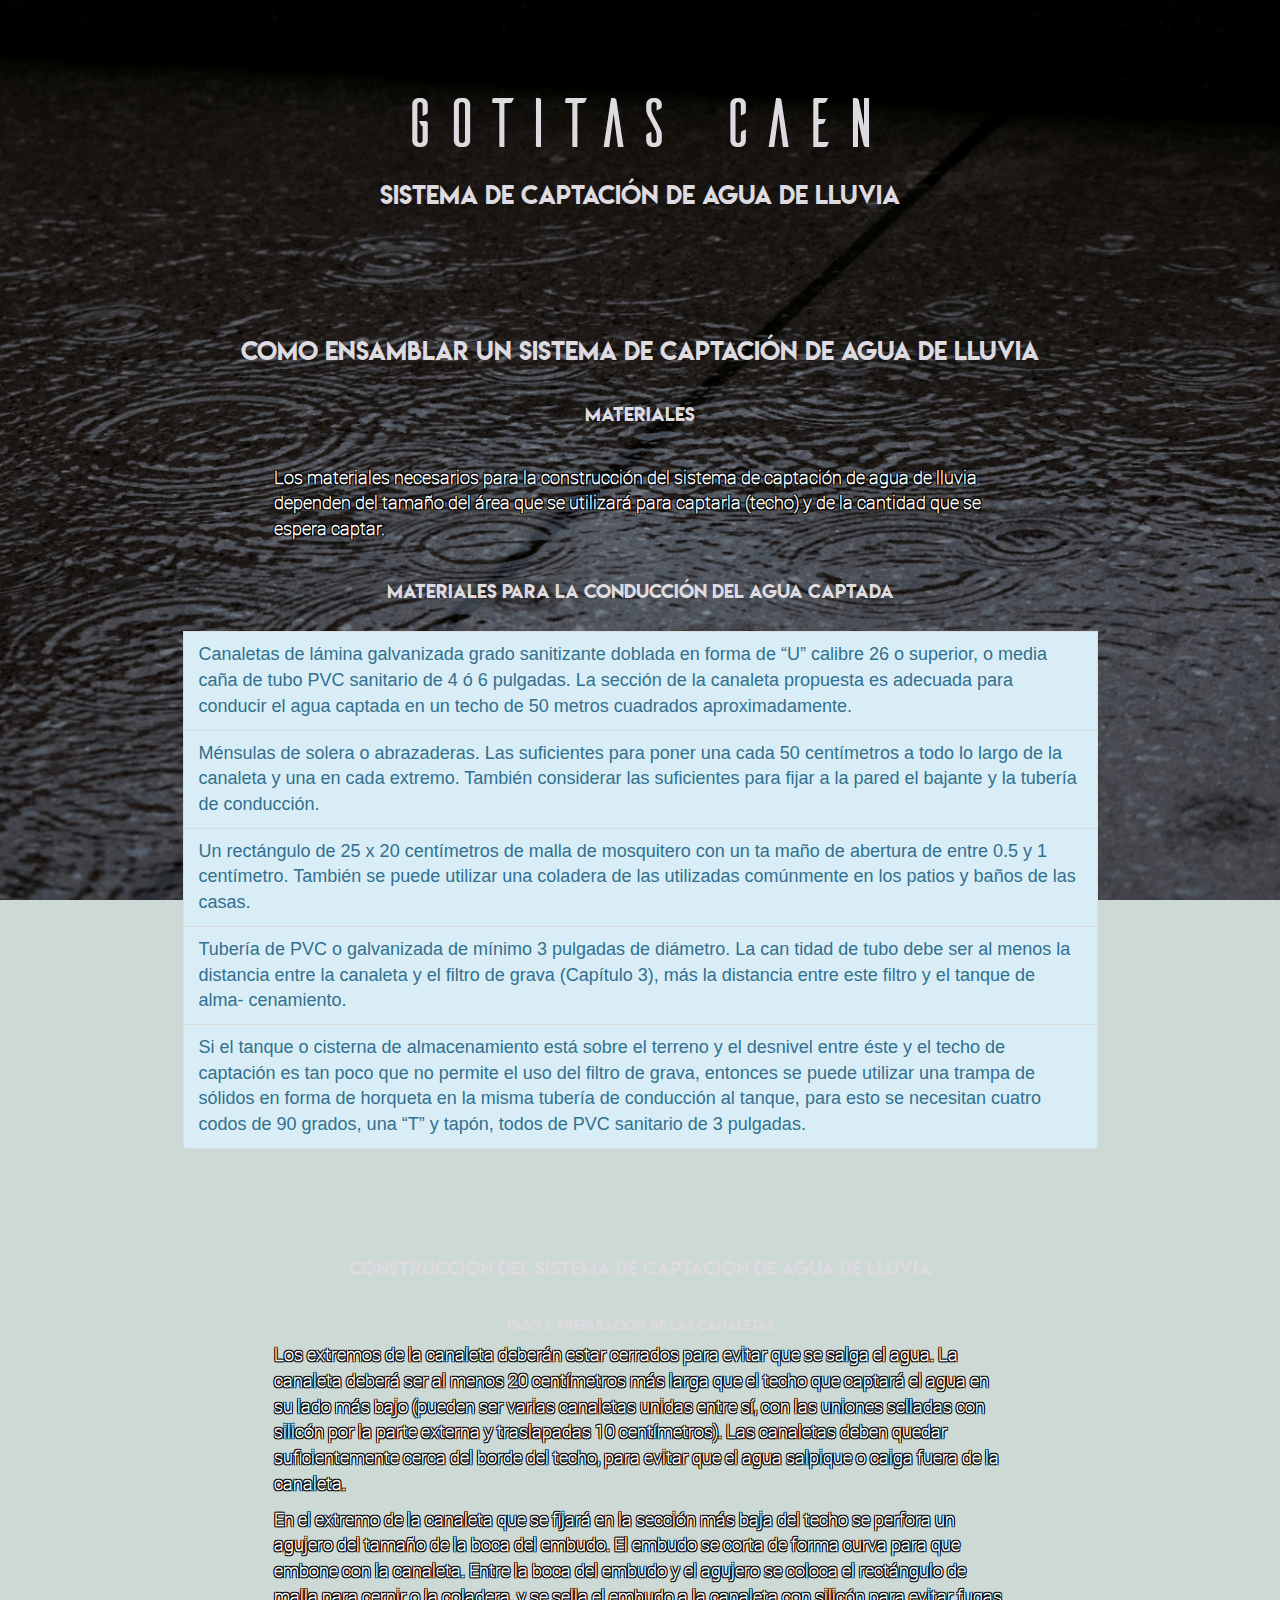
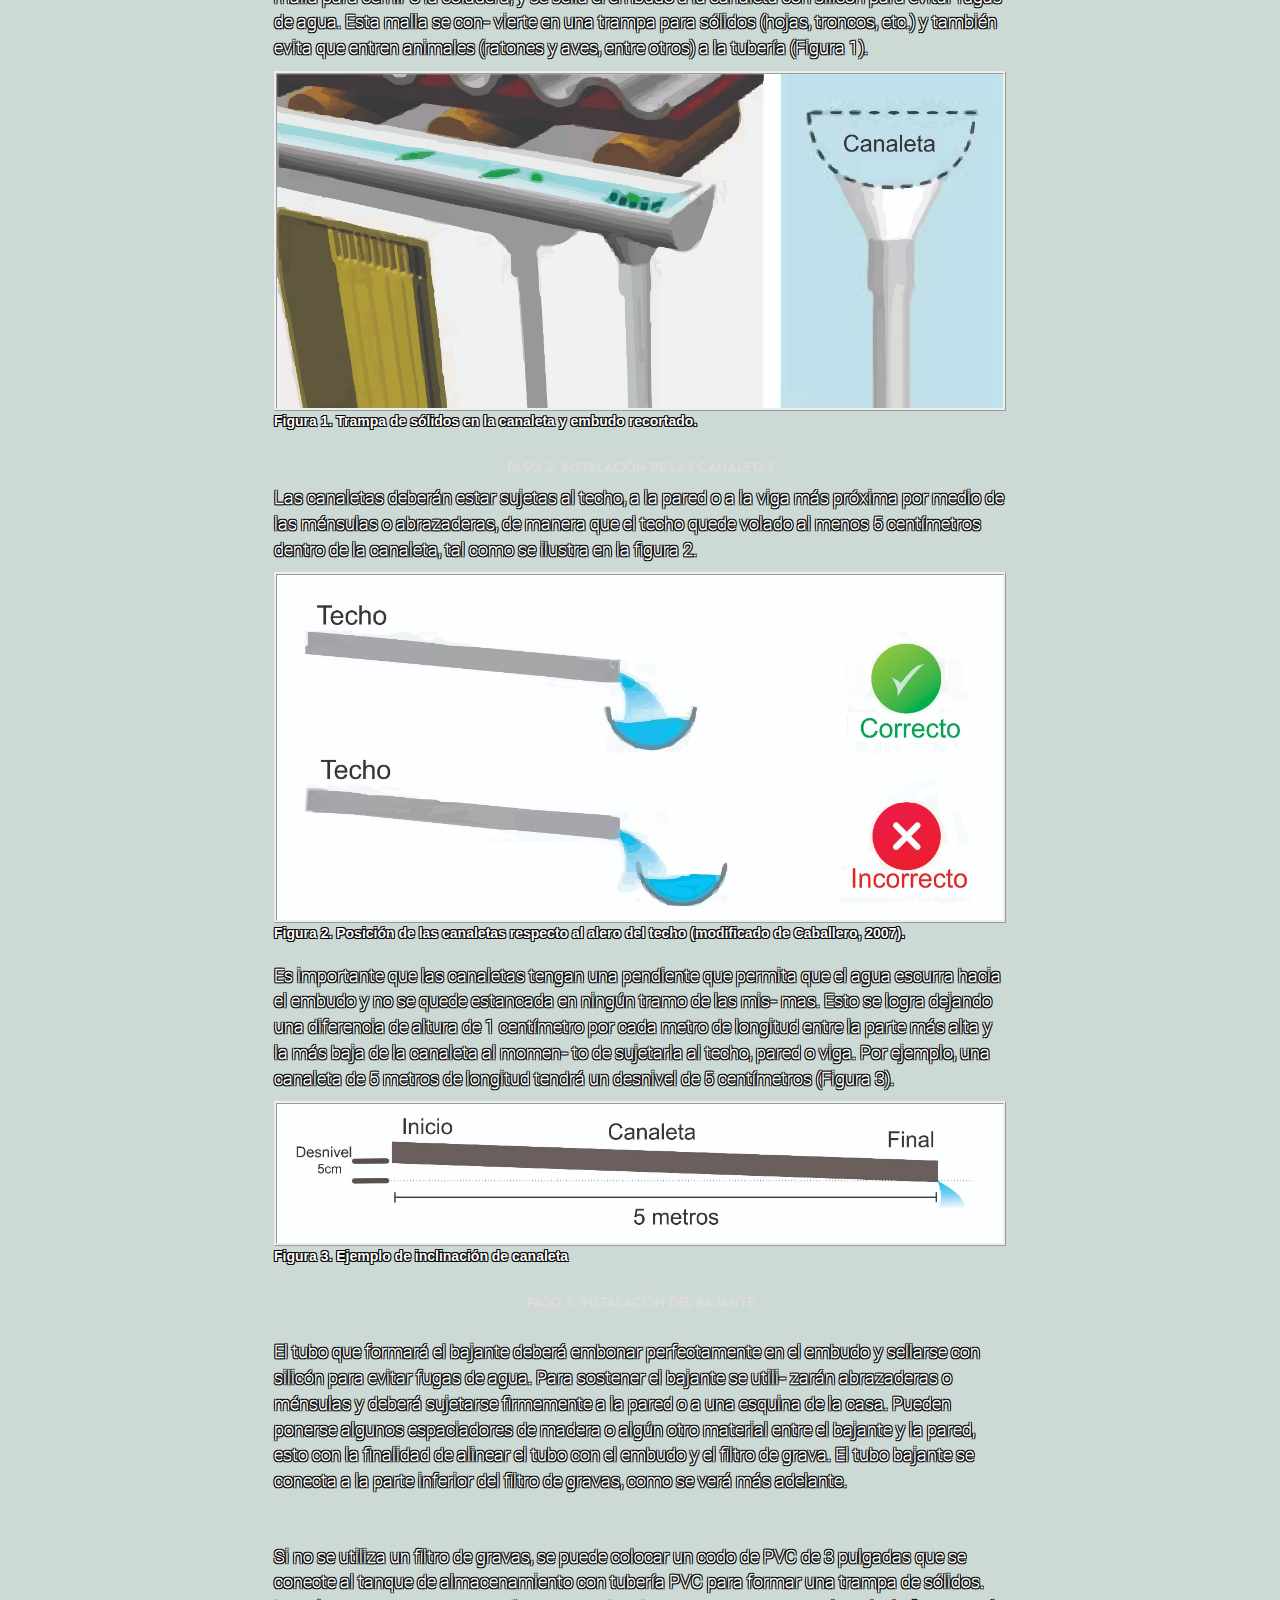
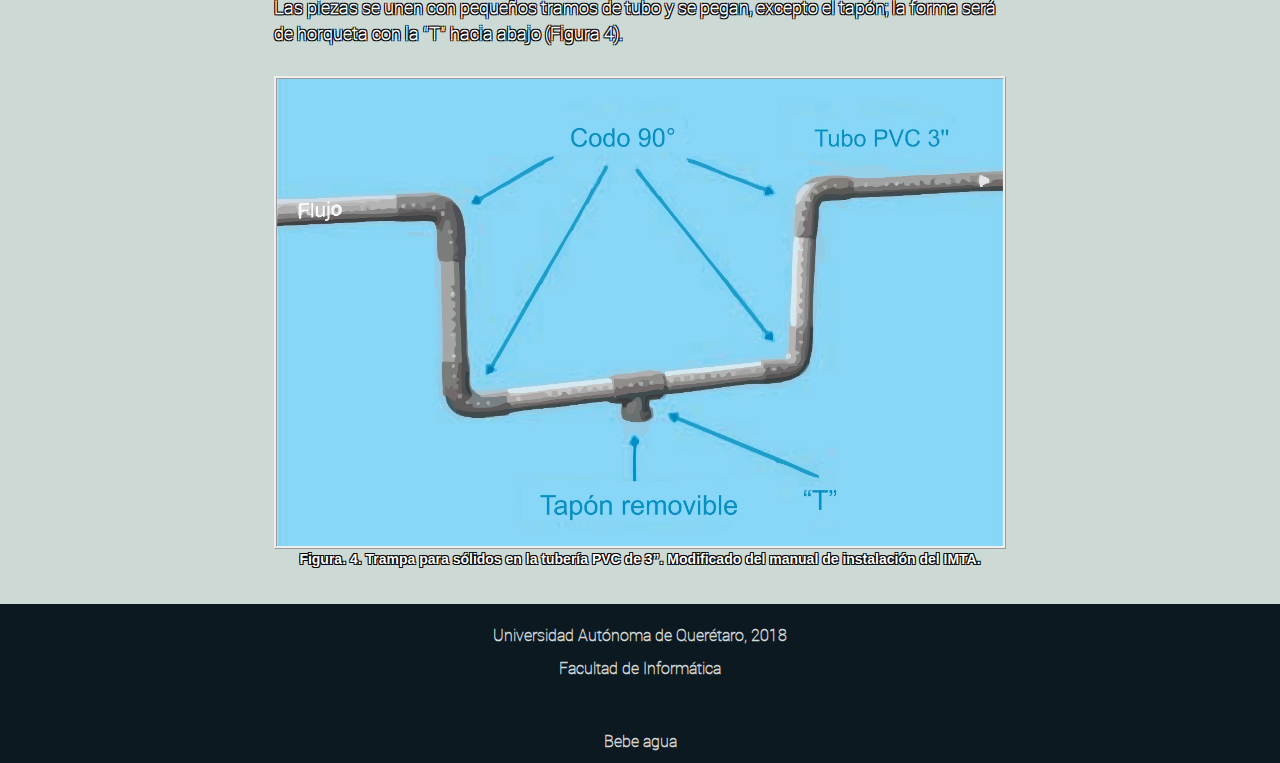
==== commit a6a543a0: "8" ====
--- a/sistemaCaptacion.html
+++ b/sistemaCaptacion.html
@@ -107,11 +107,6 @@
         </li>
       </div>
       <br><br><br><br>
-
-    <li>
-      <img src="imagenes/res0.PNG" width="80%" style="border: ridge" >
-      <figcaption class="text-center texto" style="font-size: 14px">Figura 1. Tubería con orificios para filtro de gravas</figcaption>
-    </li>
 </ul>
 
 <h4 class="text-center">Construcción del sistema de captación de agua de 
@@ -134,31 +129,31 @@
             agujero se coloca el rectángulo de malla para cernir o la coladera, y se sella el 
             embudo a la canaleta con silicón para evitar fugas de agua. Esta malla se con-
             vierte  en  una  trampa  para  sólidos  (hojas,  troncos,  etc.)  y  también  evita  que 
-            entren animales (ratones y aves, entre otros) a la tubería (Figura 2).
+            entren animales (ratones y aves, entre otros) a la tubería (Figura 1).
         </p>
         <img src="imagenes/res1.jpeg" width="80%" style="border: ridge" >
-      <figcaption class="texto" style="font-size: 14px">Figura 2. Trampa de sólidos en la canaleta y embudo recortado.</figcaption>
+      <figcaption class="texto" style="font-size: 14px">Figura 1. Trampa de sólidos en la canaleta y embudo recortado.</figcaption>
       <br>
       <h4 class="text-center" style="font-size: 90%">Paso 2.
           Instalación de las canaletas</h4>
           <p style="font-size: 18px" class="texto">
               Las canaletas deberán estar sujetas al techo, a la pared o a la viga más próxima 
               por medio de las ménsulas o abrazaderas, de manera que el techo quede volado 
-              al menos 5 centímetros dentro de la canaleta, tal como se ilustra en la figura 3.
+              al menos 5 centímetros dentro de la canaleta, tal como se ilustra en la figura 2.
           </p>
           <img src="imagenes/res2.jpeg" width="80%" style="border: ridge" >
-      <figcaption class="texto" style="font-size: 14px">Figura 3. Posición de las canaletas respecto al alero del techo (modificado de Caballero, 2007).</figcaption>
+      <figcaption class="texto" style="font-size: 14px">Figura 2. Posición de las canaletas respecto al alero del techo (modificado de Caballero, 2007).</figcaption>
       <br><p style="font-size: 18px" class="texto">
           Es importante que las canaletas tengan una pendiente que permita que el agua 
           escurra hacia el embudo y no se quede estancada en ningún tramo de las mis-
           mas. Esto se logra dejando una  diferencia de altura de 1 centímetro por cada 
           metro de longitud entre la parte más alta y la más baja de la canaleta al momen-
           to de sujetarla al techo, pared o viga. Por ejemplo, una canaleta de 5 metros de 
-          longitud tendrá un desnivel de 5 centímetros (Figura 4).
+          longitud tendrá un desnivel de 5 centímetros (Figura 3).
       </p>
 
       <img src="imagenes/res3.jpeg" width="80%" style="border: ridge" >
-      <figcaption class="texto" style="font-size: 14px">Figura 4. Ejemplo de inclinación de canaleta</figcaption>
+      <figcaption class="texto" style="font-size: 14px">Figura 3. Ejemplo de inclinación de canaleta</figcaption>
       <br>
       <h4 class="text-center" style="font-size: 90%">Paso 3. Instalación del bajante</h4>
       <br>
@@ -177,11 +172,11 @@
           pulgadas que se conecte al tanque de almacenamiento con tubería PVC para
           formar una trampa de sólidos. Las piezas se unen con pequeños tramos de
           tubo y se pegan, excepto el tapón; la forma será de horqueta con la “T” hacia
-          abajo (Figura 5).
+          abajo (Figura 4).
       </p>
       <br>
       <img src="imagenes/res4.jpeg" width="80%" style="border: ridge" >
-      <figcaption class="text-center texto" style="font-size: 14px">Figura. 5. Trampa para sólidos en la tubería PVC de 3”. Modificado del manual de instalación del
+      <figcaption class="text-center texto" style="font-size: 14px">Figura. 4. Trampa para sólidos en la tubería PVC de 3”. Modificado del manual de instalación del
 IMTA.</figcaption>
       <br>
           </div>
